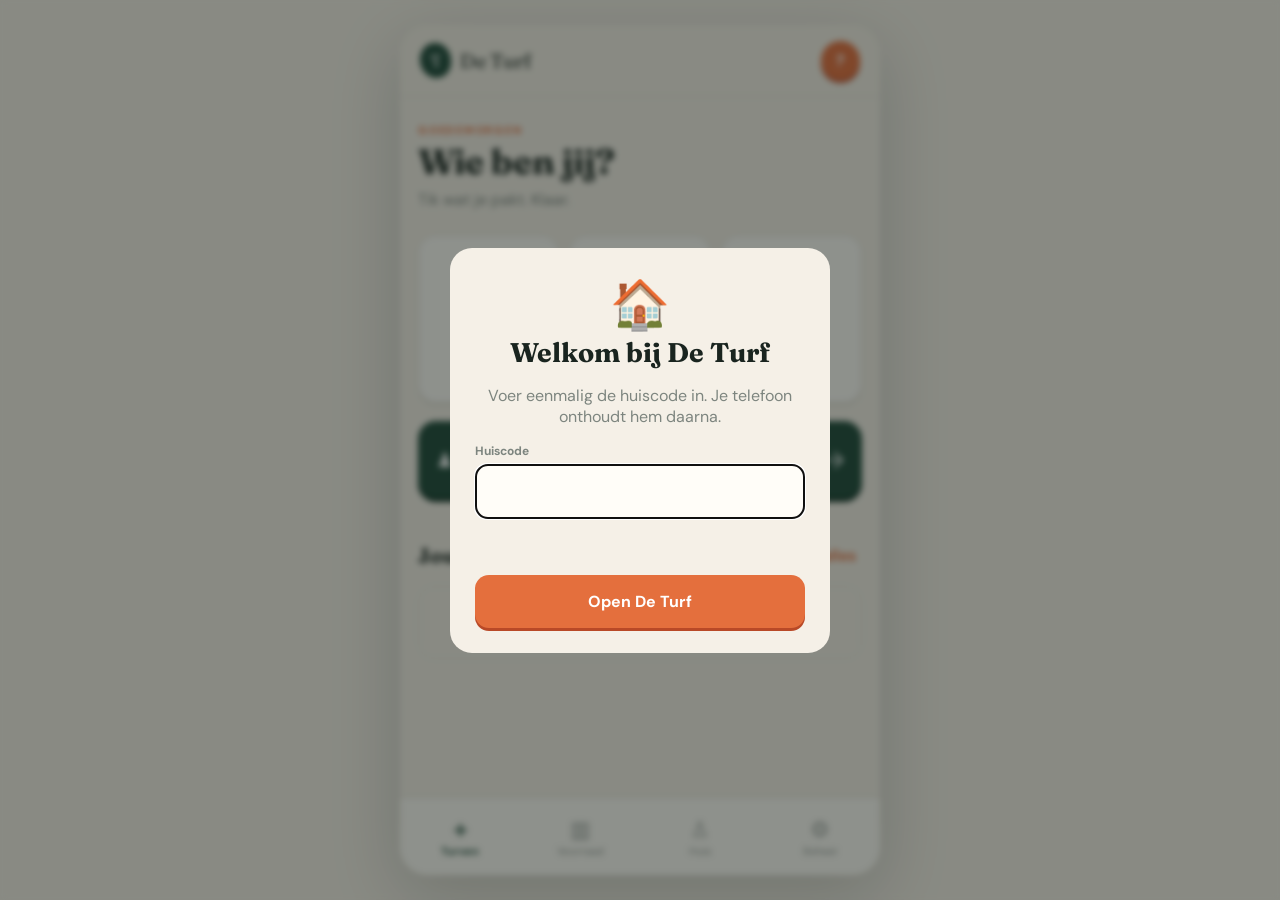
==== index.html @ c88c4fd5 "Publiceer De Turf" ====
<!doctype html>
<html lang="nl">
<head>
  <meta charset="UTF-8" />
  <meta name="viewport" content="width=device-width, initial-scale=1, viewport-fit=cover" />
  <meta name="theme-color" content="#f5f0e7" />
  <meta name="apple-mobile-web-app-capable" content="yes" />
  <meta name="apple-mobile-web-app-status-bar-style" content="default" />
  <meta name="apple-mobile-web-app-title" content="De Turf" />
  <title>De Turf</title>
  <link rel="manifest" href="manifest.webmanifest" />
  <link rel="apple-touch-icon" href="icons/icon-192.png" />
  <link rel="preconnect" href="https://fonts.googleapis.com">
  <link rel="preconnect" href="https://fonts.gstatic.com" crossorigin>
  <link href="https://fonts.googleapis.com/css2?family=DM+Sans:wght@400;500;600;700&family=Fraunces:opsz,wght@9..144,700&display=swap" rel="stylesheet">
  <link rel="stylesheet" href="styles.css" />
</head>
<body>
  <main class="app-shell">
    <header class="topbar">
      <div class="brand"><span class="brand-mark">T</span><span>De Turf</span></div>
      <button class="avatar" id="profileButton" aria-label="Profiel kiezen">?</button>
    </header>

    <section class="view active" id="turfView">
      <div class="welcome">
        <p class="eyebrow" id="greeting">GOEDEMORGEN</p>
        <h1 id="welcomeName">Wie ben jij?</h1>
        <p>Tik wat je pakt. Klaar.</p>
      </div>

      <div class="balance-card" id="balanceCard"></div>

      <div class="product-grid" id="productGrid"></div>

      <button class="round-card" id="roundButton">
        <span class="round-icon">♟♟</span>
        <span><strong>Rondje turven</strong><small>Voor meerdere huisgenoten tegelijk</small></span>
        <span class="arrow">→</span>
      </button>

      <section class="recent-section">
        <div class="section-heading"><h2>Jouw totaal</h2><button id="viewAllButton">Bekijk alles</button></div>
        <div id="recentList" class="recent-list"></div>
      </section>
    </section>

    <section class="view" id="stockView">
      <div class="page-title"><p class="eyebrow">DE BAR</p><h1>Voorraad</h1><p>Een slimme schatting op basis van alle turfjes.</p></div>
      <div id="stockCards" class="stock-list"></div>
      <div class="tip-card"><span>✦</span><div><strong>Voorraad aanvullen?</strong><p>Beheer kan dozen en kratten toevoegen.</p></div></div>
    </section>

    <section class="view" id="houseView">
      <div class="page-title"><p class="eyebrow">HUIDIGE PERIODE</p><h1>Het huis</h1><p>Verbruik en krediet sinds de laatste afrekening.</p></div>
      <div class="house-summary" id="houseSummary"></div>
      <h2 class="subheading">Bewoners</h2>
      <div id="peopleList" class="people-list"></div>
    </section>

    <section class="view" id="adminView">
      <div class="page-title"><p class="eyebrow">BEHEER</p><h1>Administratie</h1><p>Voorraad corrigeren en de laatste boekingen nalopen.</p></div>
      <div class="admin-stats" id="adminStats"></div>
      <div id="financeDenied" class="tip-card"><span>🔒</span><div><strong>Financieel beheer afgeschermd</strong><p>Alleen Thijs, Billie en Henny kunnen geld en afrekenperiodes beheren.</p></div></div>
      <div id="financeAdmin">
        <section class="settings-card">
          <div class="section-heading"><h2>Afrekenperiode</h2><span id="periodLabel"></span></div>
          <p>Alle tellers en saldi lopen vanaf deze datum.</p>
          <button class="share-report" id="createReportButton">▣ Deel afrekening als afbeelding</button>
          <button class="danger-soft" id="newPeriodButton">Nieuwe periode starten</button>
        </section>
        <h2 class="subheading">Prijzen per stuk</h2>
        <div id="priceSettings" class="price-settings"></div>
        <h2 class="subheading">Krediet & vereffenen</h2>
        <div id="creditAdmin" class="credit-admin"></div>
      </div>
      <h2 class="subheading">Voorraad aanpassen</h2>
      <div id="adminStock" class="admin-stock"></div>
      <h2 class="subheading">Alle boekingen</h2>
      <div id="historyList" class="recent-list full"></div>
    </section>

    <nav class="bottom-nav" aria-label="Hoofdnavigatie">
      <button class="nav-item active" data-view="turfView"><span>＋</span><small>Turven</small></button>
      <button class="nav-item" data-view="stockView"><span>▥</span><small>Voorraad</small></button>
      <button class="nav-item" data-view="houseView"><span>♙</span><small>Huis</small></button>
      <button class="nav-item" data-view="adminView"><span>⚙</span><small>Beheer</small></button>
    </nav>
  </main>

  <div class="toast" id="toast"></div>

  <dialog id="profileDialog" class="sheet">
    <form method="dialog">
      <div class="sheet-handle"></div>
      <div class="sheet-title"><div><p class="eyebrow">PROFIEL</p><h2>Wie bent u?</h2></div><button class="close" value="cancel">×</button></div>
      <p class="sheet-copy">Kies één keer je naam. Dit blijft op dit toestel bewaard.</p>
      <div class="name-grid" id="nameGrid"></div>
    </form>
  </dialog>

  <dialog id="roundDialog" class="sheet tall">
    <form method="dialog" id="roundForm">
      <div class="sheet-handle"></div>
      <div class="sheet-title"><div><p class="eyebrow">RONDJE</p><h2>Voor wie haal je?</h2></div><button class="close" value="cancel">×</button></div>
      <div class="round-product-row" id="roundProducts"></div>
      <div class="select-tools"><button type="button" id="selectAll">Iedereen</button><button type="button" id="clearAll">Wis selectie</button></div>
      <div class="round-names" id="roundNames"></div>
      <button type="submit" class="primary-action" id="confirmRound" disabled>Selecteer huisgenoten</button>
    </form>
  </dialog>

  <dialog id="adjustDialog" class="center-dialog">
    <form method="dialog" id="adjustForm">
      <button class="close floating" value="cancel">×</button>
      <span class="big-icon" id="adjustIcon">🍺</span>
      <h2 id="adjustTitle">Voorraad aanpassen</h2>
      <p>Hoeveel stuks wil je toevoegen?</p>
      <div class="stepper"><button type="button" id="minusAdjust">−</button><strong id="adjustAmount">24</strong><button type="button" id="plusAdjust">＋</button></div>
      <button type="submit" class="primary-action">Toevoegen</button>
    </form>
  </dialog>

  <dialog id="creditDialog" class="center-dialog">
    <form method="dialog" id="creditForm">
      <button class="close floating" value="cancel">×</button>
      <span class="big-icon">💶</span>
      <h2 id="creditTitle">Krediet toevoegen</h2>
      <p>Bedrag om op het saldo te zetten</p>
      <div class="credit-presets">
        <button type="button" data-credit="5">€ 5</button>
        <button type="button" data-credit="10">€ 10</button>
        <button type="button" data-credit="20">€ 20</button>
      </div>
      <label class="money-input">€ <input id="creditAmount" inputmode="decimal" type="number" min="0.01" step="0.01" value="10.00"></label>
      <button type="submit" class="primary-action">Krediet toevoegen</button>
    </form>
  </dialog>

  <dialog id="reportDialog" class="sheet tall">
    <form method="dialog">
      <div class="sheet-handle"></div>
      <div class="sheet-title"><div><p class="eyebrow">EINDAFREKENING</p><h2>Klaar om te delen</h2></div><button class="close" value="cancel">×</button></div>
      <p class="sheet-copy">Controleer de afbeelding, kopieer ze en plak ze daarna in WhatsApp.</p>
      <div class="report-preview"><img id="reportImage" alt="Overzicht van namen en saldi"></div>
      <div class="report-actions">
        <button type="button" class="secondary-action" id="downloadReport">Download</button>
        <button type="button" class="primary-action whatsapp-action" id="copyReport">Kopieer afbeelding</button>
      </div>
    </form>
  </dialog>

  <dialog id="pinDialog" class="center-dialog">
    <form method="dialog" id="pinForm">
      <button class="close floating" value="cancel">×</button>
      <span class="big-icon">🔐</span>
      <h2 id="pinTitle">Beheer-PIN</h2>
      <p id="pinCopy">Voer je viercijferige PIN in.</p>
      <label class="pin-field">PIN<input id="pinInput" type="password" inputmode="numeric" autocomplete="off" maxlength="4" pattern="[0-9]{4}" required></label>
      <label class="pin-field" id="pinConfirmField">Herhaal PIN<input id="pinConfirm" type="password" inputmode="numeric" autocomplete="off" maxlength="4" pattern="[0-9]{4}"></label>
      <p class="pin-error" id="pinError"></p>
      <button type="submit" class="primary-action" id="pinSubmit">PIN instellen</button>
    </form>
  </dialog>

  <dialog id="houseCodeDialog" class="center-dialog">
    <form method="dialog" id="houseCodeForm">
      <span class="big-icon">🏠</span>
      <h2>Welkom bij De Turf</h2>
      <p>Voer eenmalig de huiscode in. Je telefoon onthoudt hem daarna.</p>
      <label class="pin-field">Huiscode<input id="houseCodeInput" type="password" autocomplete="off" required></label>
      <p class="pin-error" id="houseCodeError"></p>
      <button type="submit" class="primary-action">Open De Turf</button>
    </form>
  </dialog>

  <script src="app.js"></script>
  <script>if('serviceWorker' in navigator&&(location.protocol==='https:'||location.hostname==='localhost'))navigator.serviceWorker.register('./service-worker.js');</script>
</body>
</html>
---- styles.css ----
:root{--ink:#19241f;--muted:#7d857f;--paper:#f5f0e7;--card:#fffdf8;--line:#ded9cf;--green:#1d4838;--orange:#e46f3d;--yellow:#e5b84f;--purple:#75567d;--shadow:0 9px 28px rgba(30,39,33,.09)}
[hidden]{display:none!important}
*{box-sizing:border-box}html{background:#d9d5cc}body{margin:0;color:var(--ink);font-family:"DM Sans",sans-serif;background:var(--paper);min-height:100vh}button{font:inherit;color:inherit}.app-shell{max-width:480px;margin:auto;background:var(--paper);min-height:100vh;padding-bottom:92px;position:relative}.topbar{height:72px;display:flex;align-items:center;justify-content:space-between;padding:0 20px;border-bottom:1px solid rgba(25,36,31,.08);position:sticky;top:0;background:rgba(245,240,231,.92);backdrop-filter:blur(16px);z-index:5}.brand{font-family:Fraunces,serif;font-size:20px;display:flex;align-items:center;gap:9px}.brand-mark{background:var(--green);color:white;border-radius:50% 50% 48% 52%;width:31px;height:35px;display:grid;place-items:center;font-size:17px;transform:rotate(-8deg)}.avatar{width:39px;height:39px;border-radius:50%;border:0;background:var(--orange);color:white;font-weight:700;box-shadow:0 3px 0 #b94927;cursor:pointer}.view{display:none;padding:26px 18px 8px}.view.active{display:block}.eyebrow{font-size:11px;letter-spacing:.16em;font-weight:700;color:var(--orange);margin:0 0 7px}.welcome h1,.page-title h1{font-family:Fraunces,serif;font-size:35px;line-height:1;margin:0}.welcome>p:last-child,.page-title>p:last-child{color:var(--muted);margin:10px 0 25px}.product-grid{display:grid;grid-template-columns:repeat(3,1fr);gap:10px}.product-card{border:1px solid var(--line);background:var(--card);border-radius:18px;padding:16px 8px 13px;min-height:154px;box-shadow:0 3px 0 rgba(25,36,31,.07);cursor:pointer;transition:.12s;position:relative;overflow:hidden}.product-card:active{transform:translateY(3px);box-shadow:none}.product-card .emoji{display:block;font-size:37px;margin:0 0 10px}.product-card strong{display:block;font-size:16px}.product-card small{color:var(--muted)}.product-card .plus{display:grid;place-items:center;margin:11px auto 0;width:26px;height:26px;border-radius:50%;background:var(--green);color:white;font-size:20px;line-height:1}.product-card.flash{animation:flash .35s}@keyframes flash{50%{background:#dcebdc;transform:scale(.97)}}.round-card{width:100%;border:0;background:var(--green);color:white;margin:18px 0 27px;border-radius:18px;padding:18px;display:flex;align-items:center;text-align:left;gap:14px;box-shadow:0 4px 0 #0c2c20;cursor:pointer}.round-card .round-icon{font-size:20px}.round-card strong,.round-card small{display:block}.round-card small{opacity:.72;margin-top:3px}.round-card .arrow{margin-left:auto;font-size:23px}.section-heading{display:flex;align-items:center;justify-content:space-between}.section-heading h2,.subheading{font-family:Fraunces,serif;font-size:21px}.section-heading button{background:none;border:0;color:var(--orange);font-weight:600}.recent-list{display:grid;gap:8px}.recent-item{background:rgba(255,253,248,.78);border:1px solid var(--line);border-radius:14px;padding:11px 12px;display:flex;align-items:center;gap:11px}.recent-item .mini-avatar{width:36px;height:36px;border-radius:12px;display:grid;place-items:center;color:white;font-weight:700;background:var(--green)}.recent-item div:nth-child(2){flex:1}.recent-item strong,.recent-item small{display:block}.recent-item small{color:var(--muted);font-size:12px}.recent-item .item-emoji{font-size:22px}.recent-item .undo{border:0;background:#f0ebe2;border-radius:9px;padding:7px;color:var(--muted);cursor:pointer}.empty{text-align:center;color:var(--muted);padding:25px 10px;border:1px dashed var(--line);border-radius:16px}.bottom-nav{position:fixed;bottom:0;left:50%;transform:translateX(-50%);max-width:480px;width:100%;height:78px;background:rgba(255,253,248,.96);backdrop-filter:blur(18px);display:grid;grid-template-columns:repeat(4,1fr);border-top:1px solid var(--line);z-index:10;padding-bottom:env(safe-area-inset-bottom)}.nav-item{border:0;background:transparent;color:#959b97;display:grid;place-content:center;gap:2px;cursor:pointer}.nav-item span{font-size:22px;height:27px}.nav-item small{font-size:11px}.nav-item.active{color:var(--green);font-weight:700}.stock-list{display:grid;gap:12px}.stock-card{border:1px solid var(--line);border-radius:18px;background:var(--card);padding:17px;box-shadow:0 2px 0 rgba(25,36,31,.05)}.stock-top{display:flex;align-items:center;gap:12px}.stock-top .emoji{font-size:30px}.stock-top div{flex:1}.stock-top strong,.stock-top small{display:block}.stock-top small{color:var(--muted)}.stock-count{font-family:Fraunces;font-size:25px}.bar{height:8px;background:#e9e4da;border-radius:9px;margin-top:14px;overflow:hidden}.bar i{height:100%;display:block;border-radius:9px}.tip-card{margin-top:18px;display:flex;gap:13px;padding:16px;background:#e6eee8;border-radius:16px;color:var(--green)}.tip-card span{font-size:22px}.tip-card p{margin:3px 0 0;font-size:13px;opacity:.7}.house-summary{display:grid;grid-template-columns:1fr 1fr;gap:10px}.summary-card{background:var(--green);color:white;border-radius:18px;padding:17px}.summary-card:nth-child(2){background:var(--orange)}.summary-card strong{font-family:Fraunces;font-size:27px;display:block}.summary-card small{opacity:.75}.people-list{display:grid;gap:8px}.person-row{display:flex;align-items:center;padding:11px;background:var(--card);border:1px solid var(--line);border-radius:14px}.person-row .mini-avatar{width:36px;height:36px;background:var(--green);color:white;border-radius:50%;display:grid;place-items:center;font-weight:700;margin-right:11px}.person-row strong{flex:1}.person-row span{color:var(--muted);font-size:13px}.admin-stats{display:grid;grid-template-columns:repeat(3,1fr);gap:8px}.admin-stat{padding:14px 8px;border-radius:14px;background:var(--card);border:1px solid var(--line);text-align:center}.admin-stat strong{font-family:Fraunces;font-size:22px;display:block}.admin-stat small{color:var(--muted);font-size:11px}.admin-stock{display:grid;gap:8px}.admin-stock-row{display:flex;align-items:center;gap:10px;background:var(--card);padding:12px;border:1px solid var(--line);border-radius:14px}.admin-stock-row .emoji{font-size:26px}.admin-stock-row div{flex:1}.admin-stock-row small{display:block;color:var(--muted)}.admin-stock-row button{background:var(--green);color:white;border:0;border-radius:10px;padding:9px 12px;font-weight:700}.full{padding-bottom:20px}.toast{position:fixed;left:50%;bottom:95px;transform:translate(-50%,20px);background:var(--ink);color:white;padding:12px 17px;border-radius:13px;z-index:30;opacity:0;pointer-events:none;transition:.22s;white-space:nowrap;box-shadow:var(--shadow)}.toast.show{opacity:1;transform:translate(-50%,0)}dialog{border:0;padding:0;color:var(--ink)}dialog::backdrop{background:rgba(20,28,24,.48);backdrop-filter:blur(3px)}.sheet{margin:auto 0 0;max-width:480px;width:100%;border-radius:24px 24px 0 0;background:var(--paper);padding:10px 18px 25px;max-height:88vh}.sheet[open]{animation:up .2s ease-out}@keyframes up{from{transform:translateY(100%)}}.sheet form{display:flex;flex-direction:column;max-height:calc(88vh - 10px)}.sheet-handle{width:42px;height:5px;border-radius:5px;background:#cbc5bb;margin:0 auto 18px}.sheet-title{display:flex;align-items:start;justify-content:space-between}.sheet-title h2,.center-dialog h2{font-family:Fraunces;font-size:27px;margin:0}.close{border:0;background:#e9e4da;border-radius:50%;width:36px;height:36px;font-size:24px;line-height:1}.sheet-copy{color:var(--muted);font-size:14px}.name-grid{display:grid;grid-template-columns:repeat(3,1fr);gap:8px;overflow:auto;padding:2px}.name-button{border:1px solid var(--line);border-radius:13px;padding:13px 5px;background:var(--card);font-weight:600}.name-button.selected{background:var(--green);color:white}.round-product-row{display:grid;grid-template-columns:repeat(3,1fr);gap:8px;margin:15px 0}.round-product{border:1px solid var(--line);background:var(--card);border-radius:13px;padding:11px 4px}.round-product.selected{border-color:var(--green);background:#dfeae3}.select-tools{display:flex;justify-content:space-between;margin-bottom:10px}.select-tools button{border:0;background:none;color:var(--orange);font-weight:700}.round-names{display:grid;grid-template-columns:repeat(3,1fr);gap:7px;overflow:auto;padding:2px;min-height:100px}.round-name{border:1px solid var(--line);border-radius:12px;background:var(--card);padding:11px 4px}.round-name.selected{background:var(--green);color:white}.primary-action{width:100%;border:0;border-radius:14px;background:var(--orange);color:white;font-weight:700;padding:16px;margin-top:14px;box-shadow:0 3px 0 #b94927}.primary-action:disabled{background:#c8c5bd;box-shadow:none}.center-dialog{border-radius:22px;background:var(--paper);padding:25px;width:min(88%,380px);text-align:center;position:relative}.floating{position:absolute;right:14px;top:14px}.big-icon{font-size:48px}.center-dialog p{color:var(--muted)}.stepper{display:flex;align-items:center;justify-content:center;gap:22px;margin:20px}.stepper button{border:0;background:#e5dfd4;width:41px;height:41px;border-radius:50%;font-size:20px}.stepper strong{font-family:Fraunces;font-size:34px}
@media(min-width:700px){body{padding:25px 0}.app-shell{border-radius:28px;overflow:hidden;min-height:calc(100vh - 50px);box-shadow:0 20px 70px rgba(25,36,31,.2)}.bottom-nav{bottom:25px;border-radius:0 0 28px 28px}.sheet{margin:auto;border-radius:24px;max-height:82vh}.sheet form{max-height:calc(82vh - 10px)}}
.balance-card{display:flex;align-items:center;justify-content:space-between;background:var(--green);color:white;padding:14px 16px;border-radius:16px;margin:0 0 14px;box-shadow:0 3px 0 #0c2c20}.balance-card div span,.balance-card div strong{display:block}.balance-card div span{font-size:12px;opacity:.7}.balance-card div strong{font-family:Fraunces;font-size:25px}.balance-card>span{font-size:12px;max-width:150px;text-align:right;opacity:.75}.balance-card.negative{background:#a64132;box-shadow:0 3px 0 #72261c}.balance-card.empty{display:none}.count-badge{min-width:28px;height:28px;padding:0 7px;border-radius:14px;background:var(--orange);color:white;display:grid;place-items:center;font-size:13px;font-weight:700}.person-meta{text-align:right}.person-meta span,.person-meta small{display:block}.person-meta small{color:var(--muted)}.balance-positive{color:var(--green)!important}.balance-negative{color:#b74735!important;font-weight:700}.settings-card{margin-top:16px;background:var(--card);border:1px solid var(--line);border-radius:16px;padding:14px}.settings-card h2{margin:0;font-family:Fraunces;font-size:20px}.settings-card .section-heading span{font-size:12px;color:var(--muted)}.settings-card p{color:var(--muted);font-size:13px}.danger-soft{width:100%;border:1px solid #d8a69b;color:#a64132;background:#fff4f0;border-radius:11px;padding:11px;font-weight:700}.price-settings{display:grid;grid-template-columns:repeat(3,1fr);gap:8px}.price-field{background:var(--card);border:1px solid var(--line);padding:10px 8px;border-radius:13px;text-align:center}.price-field span,.price-field label{display:block}.price-field span{font-size:22px}.price-field label{font-size:12px;font-weight:700}.price-field input{width:70px;margin-top:6px;border:1px solid var(--line);border-radius:8px;padding:7px;text-align:center;background:white}.credit-admin{display:grid;gap:8px;max-height:330px;overflow:auto}.credit-row{display:grid;grid-template-columns:1fr auto;gap:8px;align-items:center;background:var(--card);border:1px solid var(--line);padding:11px;border-radius:14px}.credit-row small{display:block;color:var(--muted)}.credit-row .credit-actions{display:flex;gap:5px}.credit-actions button{border:0;border-radius:8px;padding:7px 9px;font-size:12px;font-weight:700}.add-credit{background:#e2ede7;color:var(--green)}.settle-credit{background:#fff0eb;color:#a64132}.credit-presets{display:grid;grid-template-columns:repeat(3,1fr);gap:8px;margin:20px 0 12px}.credit-presets button{border:1px solid var(--line);background:var(--card);border-radius:10px;padding:10px;font-weight:700}.money-input{display:flex;align-items:center;justify-content:center;gap:5px;font-family:Fraunces;font-size:28px}.money-input input{width:120px;border:0;border-bottom:2px solid var(--green);background:transparent;font:inherit;color:inherit;text-align:center;outline:none}
.share-report{width:100%;border:0;background:#25a667;color:white;border-radius:11px;padding:12px;margin:4px 0 9px;font-weight:700}.report-preview{background:#ded9cf;border-radius:14px;padding:8px;overflow:auto;flex:1;min-height:160px}.report-preview img{display:block;width:100%;height:auto;border-radius:9px}.report-actions{display:grid;grid-template-columns:1fr 2fr;gap:9px}.secondary-action{width:100%;border:1px solid var(--line);border-radius:14px;background:var(--card);font-weight:700;padding:16px;margin-top:14px}.whatsapp-action{background:#25a667;box-shadow:0 3px 0 #177a49}
.pin-field{display:block;text-align:left;font-size:12px;font-weight:700;color:var(--muted);margin-top:12px}.pin-field input{display:block;width:100%;margin-top:5px;border:1px solid var(--line);border-radius:12px;background:var(--card);font-size:25px;letter-spacing:.45em;text-align:center;padding:12px}.pin-error{color:#b74735!important;min-height:18px;font-size:12px}.pin-field[hidden]{display:none!important}
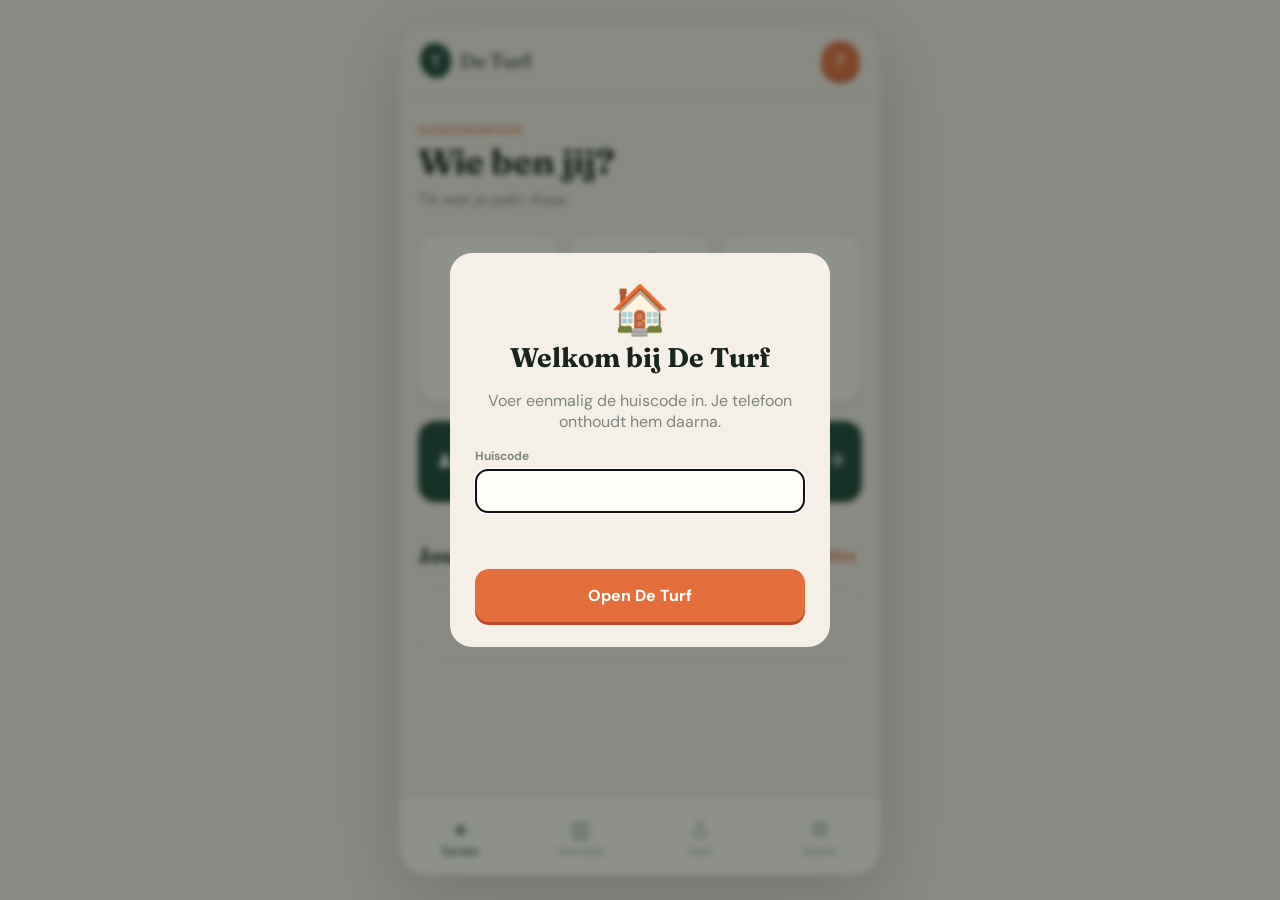
==== commit 0ba02ff5: "all zoom gone" ====
--- a/index.html
+++ b/index.html
@@ -2,7 +2,7 @@
 <html lang="nl">
 <head>
   <meta charset="UTF-8" />
-  <meta name="viewport" content="width=device-width, initial-scale=1, viewport-fit=cover" />
+  <meta name="viewport" content="width=device-width, initial-scale=1, maximum-scale=1, user-scalable=no, viewport-fit=cover" />
   <meta name="theme-color" content="#f5f0e7" />
   <meta name="apple-mobile-web-app-capable" content="yes" />
   <meta name="apple-mobile-web-app-status-bar-style" content="default" />
@@ -71,6 +71,8 @@
         </section>
         <h2 class="subheading">Prijzen per stuk</h2>
         <div id="priceSettings" class="price-settings"></div>
+        <h2 class="subheading">Gewenste voorraadcapaciteit</h2>
+        <div id="capacitySettings" class="price-settings"></div>
         <h2 class="subheading">Krediet & vereffenen</h2>
         <div id="creditAdmin" class="credit-admin"></div>
       </div>
@@ -115,9 +117,13 @@
       <button class="close floating" value="cancel">×</button>
       <span class="big-icon" id="adjustIcon">🍺</span>
       <h2 id="adjustTitle">Voorraad aanpassen</h2>
-      <p>Hoeveel stuks wil je toevoegen?</p>
-      <div class="stepper"><button type="button" id="minusAdjust">−</button><strong id="adjustAmount">24</strong><button type="button" id="plusAdjust">＋</button></div>
-      <button type="submit" class="primary-action">Toevoegen</button>
+      <p id="adjustCopy">Hoeveel stuks wil je toevoegen?</p>
+      <div class="direction-toggle">
+        <button type="button" class="selected" id="stockAddMode">＋ Erbij</button>
+        <button type="button" id="stockRemoveMode">− Eraf</button>
+      </div>
+      <div class="stepper"><button type="button" id="minusAdjust">−</button><input id="adjustAmountInput" type="number" inputmode="numeric" min="1" step="1" value="24" aria-label="Aantal"><button type="button" id="plusAdjust">＋</button></div>
+      <button type="submit" class="primary-action" id="adjustSubmit">Toevoegen</button>
     </form>
   </dialog>
 
@@ -174,6 +180,17 @@
     </form>
   </dialog>
 
+  <dialog id="balanceDialog" class="center-dialog">
+    <form method="dialog" id="balanceForm">
+      <button class="close floating" value="cancel">×</button>
+      <span class="big-icon">⚖️</span>
+      <h2 id="balanceTitle">Saldo aanpassen</h2>
+      <p>Vul het gewenste eindsaldo in. Een negatief bedrag is toegestaan.</p>
+      <label class="money-input">€ <input id="balanceAmount" inputmode="decimal" type="number" step="0.01" value="0.00"></label>
+      <button type="submit" class="primary-action">Saldo opslaan</button>
+    </form>
+  </dialog>
+
   <script src="app.js"></script>
   <script>if('serviceWorker' in navigator&&(location.protocol==='https:'||location.hostname==='localhost'))navigator.serviceWorker.register('./service-worker.js');</script>
 </body>
--- a/styles.css
+++ b/styles.css
@@ -5,3 +5,10 @@
 .balance-card{display:flex;align-items:center;justify-content:space-between;background:var(--green);color:white;padding:14px 16px;border-radius:16px;margin:0 0 14px;box-shadow:0 3px 0 #0c2c20}.balance-card div span,.balance-card div strong{display:block}.balance-card div span{font-size:12px;opacity:.7}.balance-card div strong{font-family:Fraunces;font-size:25px}.balance-card>span{font-size:12px;max-width:150px;text-align:right;opacity:.75}.balance-card.negative{background:#a64132;box-shadow:0 3px 0 #72261c}.balance-card.empty{display:none}.count-badge{min-width:28px;height:28px;padding:0 7px;border-radius:14px;background:var(--orange);color:white;display:grid;place-items:center;font-size:13px;font-weight:700}.person-meta{text-align:right}.person-meta span,.person-meta small{display:block}.person-meta small{color:var(--muted)}.balance-positive{color:var(--green)!important}.balance-negative{color:#b74735!important;font-weight:700}.settings-card{margin-top:16px;background:var(--card);border:1px solid var(--line);border-radius:16px;padding:14px}.settings-card h2{margin:0;font-family:Fraunces;font-size:20px}.settings-card .section-heading span{font-size:12px;color:var(--muted)}.settings-card p{color:var(--muted);font-size:13px}.danger-soft{width:100%;border:1px solid #d8a69b;color:#a64132;background:#fff4f0;border-radius:11px;padding:11px;font-weight:700}.price-settings{display:grid;grid-template-columns:repeat(3,1fr);gap:8px}.price-field{background:var(--card);border:1px solid var(--line);padding:10px 8px;border-radius:13px;text-align:center}.price-field span,.price-field label{display:block}.price-field span{font-size:22px}.price-field label{font-size:12px;font-weight:700}.price-field input{width:70px;margin-top:6px;border:1px solid var(--line);border-radius:8px;padding:7px;text-align:center;background:white}.credit-admin{display:grid;gap:8px;max-height:330px;overflow:auto}.credit-row{display:grid;grid-template-columns:1fr auto;gap:8px;align-items:center;background:var(--card);border:1px solid var(--line);padding:11px;border-radius:14px}.credit-row small{display:block;color:var(--muted)}.credit-row .credit-actions{display:flex;gap:5px}.credit-actions button{border:0;border-radius:8px;padding:7px 9px;font-size:12px;font-weight:700}.add-credit{background:#e2ede7;color:var(--green)}.settle-credit{background:#fff0eb;color:#a64132}.credit-presets{display:grid;grid-template-columns:repeat(3,1fr);gap:8px;margin:20px 0 12px}.credit-presets button{border:1px solid var(--line);background:var(--card);border-radius:10px;padding:10px;font-weight:700}.money-input{display:flex;align-items:center;justify-content:center;gap:5px;font-family:Fraunces;font-size:28px}.money-input input{width:120px;border:0;border-bottom:2px solid var(--green);background:transparent;font:inherit;color:inherit;text-align:center;outline:none}
 .share-report{width:100%;border:0;background:#25a667;color:white;border-radius:11px;padding:12px;margin:4px 0 9px;font-weight:700}.report-preview{background:#ded9cf;border-radius:14px;padding:8px;overflow:auto;flex:1;min-height:160px}.report-preview img{display:block;width:100%;height:auto;border-radius:9px}.report-actions{display:grid;grid-template-columns:1fr 2fr;gap:9px}.secondary-action{width:100%;border:1px solid var(--line);border-radius:14px;background:var(--card);font-weight:700;padding:16px;margin-top:14px}.whatsapp-action{background:#25a667;box-shadow:0 3px 0 #177a49}
 .pin-field{display:block;text-align:left;font-size:12px;font-weight:700;color:var(--muted);margin-top:12px}.pin-field input{display:block;width:100%;margin-top:5px;border:1px solid var(--line);border-radius:12px;background:var(--card);font-size:25px;letter-spacing:.45em;text-align:center;padding:12px}.pin-error{color:#b74735!important;min-height:18px;font-size:12px}.pin-field[hidden]{display:none!important}
+.direction-toggle{display:grid;grid-template-columns:1fr 1fr;gap:8px;margin:16px 0 4px}.direction-toggle button{border:1px solid var(--line);background:var(--card);border-radius:11px;padding:11px;font-weight:700}.direction-toggle button.selected{background:var(--green);border-color:var(--green);color:white}.direction-toggle #stockRemoveMode.selected{background:#a64132;border-color:#a64132}
+.center-dialog{position:fixed;inset:0;margin:auto;height:max-content;max-height:calc(100dvh - 32px);overflow:auto}
+.stock-adjust-button{width:100%;border:0;border-top:1px solid var(--line);background:transparent;color:var(--green);font-weight:700;margin-top:13px;padding:12px 4px 0;cursor:pointer}
+.stepper input{width:92px;border:1px solid var(--line);border-radius:12px;background:var(--card);font-family:Fraunces;font-size:32px;font-weight:700;text-align:center;padding:6px}.stock-total-control{display:flex;align-items:center;gap:6px}.stock-total-control input{width:70px;border:1px solid var(--line);border-radius:9px;padding:8px;text-align:center;font-weight:700}.stock-total-control button{background:var(--green);color:white;border:0;border-radius:9px;padding:9px;font-weight:700}
+html,body,button,input,dialog{touch-action:manipulation}
+input,select,textarea{font-size:16px!important}
+.admin-stats{grid-template-columns:repeat(2,1fr)}.credit-actions{flex-wrap:wrap;justify-content:flex-end}.credit-row{grid-template-columns:minmax(0,1fr) auto}
